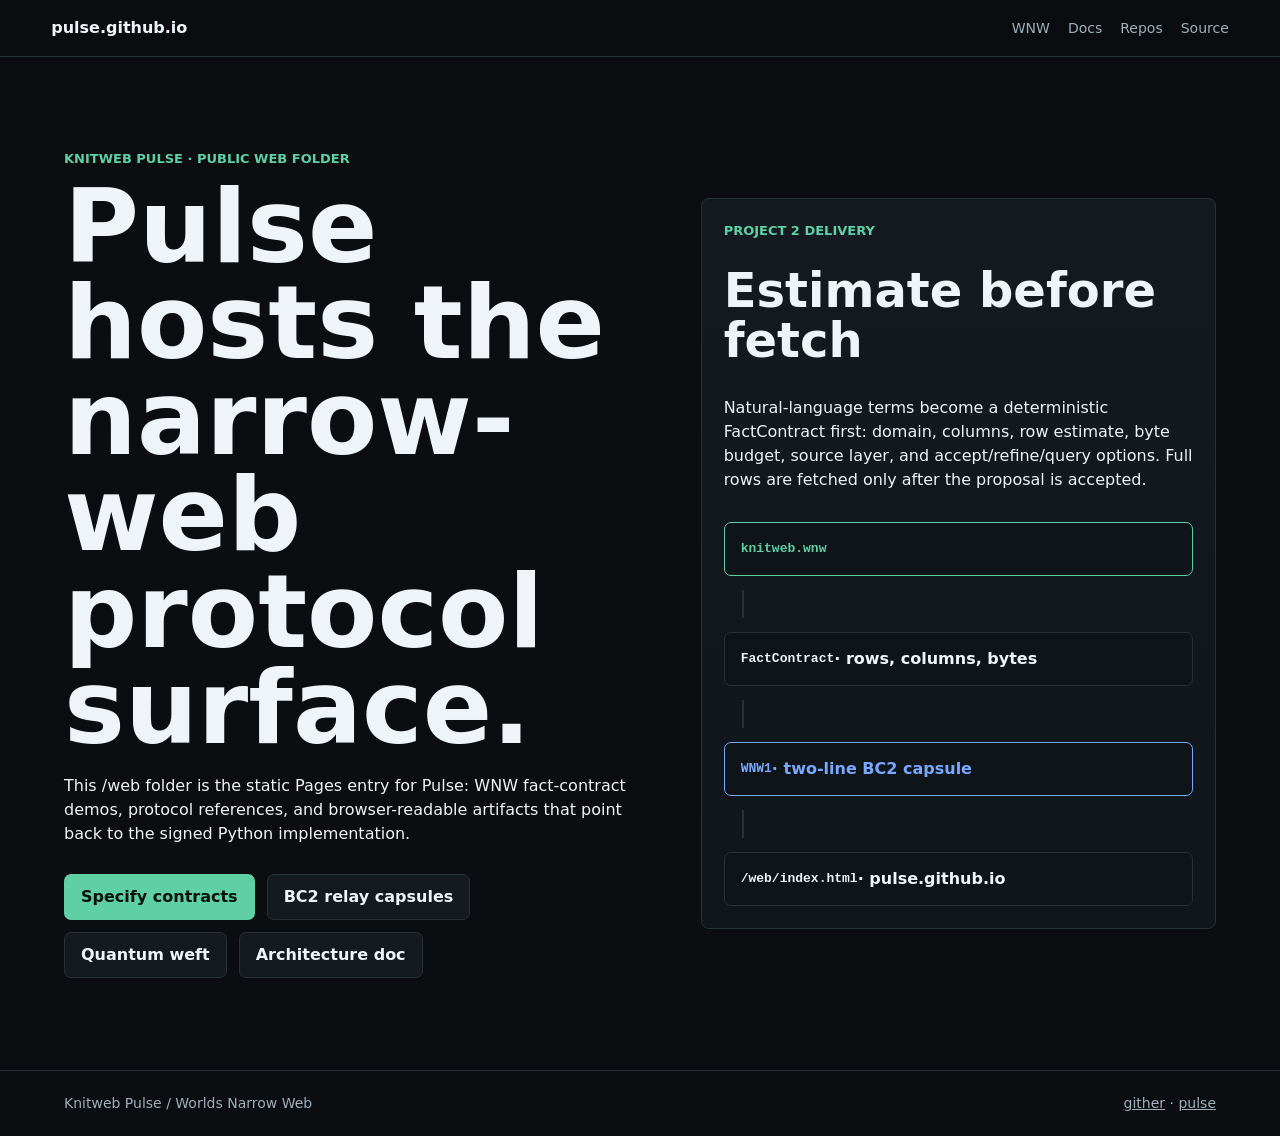
==== web/index.html @ db169eea "feat: add WNW fact contracts and pages root" ====
<!doctype html>
<html lang="en">
<head>
  <meta charset="utf-8">
  <meta name="viewport" content="width=device-width, initial-scale=1">
  <title>pulse.github.io · Knitweb Pulse</title>
  <meta name="description" content="Pulse GitHub Pages entry for Knitweb protocol, Worlds Narrow Web contracts, and static demos.">
  <link rel="stylesheet" href="styles.css">
</head>
<body>
  <header class="topbar">
    <a class="brand" href="index.html">pulse.github.io</a>
    <nav aria-label="Primary">
      <a href="worlds.html">WNW</a>
      <a href="docs/worlds-narrow-web.html">Docs</a>
      <a href="docs/repository-graph.html">Repos</a>
      <a href="https://github.com/Knitweb/pulse">Source</a>
    </nav>
  </header>

  <main>
    <section class="hero">
      <div>
        <p class="eyebrow">Knitweb Pulse · public web folder</p>
        <h1>Pulse hosts the narrow-web protocol surface.</h1>
        <p class="hero-copy">
          This /web folder is the static Pages entry for Pulse: WNW fact-contract
          demos, protocol references, and browser-readable artifacts that point
          back to the signed Python implementation.
        </p>
        <div class="actions">
          <a class="button primary" href="worlds.html#specify">Specify contracts</a>
          <a class="button" href="worlds.html#relay">BC2 relay capsules</a>
          <a class="button" href="worlds.html#quantum-weft">Quantum weft</a>
          <a class="button" href="docs/worlds-narrow-web.html">Architecture doc</a>
        </div>
      </div>
      <div class="hero-system">
        <p class="eyebrow">Project 2 delivery</p>
        <h2>Estimate before fetch</h2>
        <p>
          Natural-language terms become a deterministic FactContract first:
          domain, columns, row estimate, byte budget, source layer, and
          accept/refine/query options. Full rows are fetched only after the
          proposal is accepted.
        </p>
        <div class="node core"><code>knitweb.wnw</code></div>
        <div class="rail" aria-hidden="true"></div>
        <div class="node"><code>FactContract</code> · rows, columns, bytes</div>
        <div class="rail" aria-hidden="true"></div>
        <div class="node accent"><code>WNW1</code> · two-line BC2 capsule</div>
        <div class="rail" aria-hidden="true"></div>
        <div class="node"><code>/web/index.html</code> · pulse.github.io</div>
      </div>
    </section>
  </main>

  <footer>
    <span>Knitweb Pulse / Worlds Narrow Web</span>
    <span><a href="https://knitweb.github.io/gither/" style="color:var(--muted)">gither</a> · <a href="https://github.com/Knitweb/pulse" style="color:var(--muted)">pulse</a></span>
  </footer>
</body>
</html>
---- web/styles.css ----
:root {
  color-scheme: dark;
  --bg: #0b0d10;
  --panel: #141a1f;
  --panel-2: #10161b;
  --ink: #eef4f8;
  --muted: #9fb0bb;
  --line: #26323a;
  --accent: #5fd0a5;
  --accent-2: #78a8ff;
  --warn: #f4c95d;
}

* {
  box-sizing: border-box;
}

body {
  margin: 0;
  background: var(--bg);
  color: var(--ink);
  font-family: Inter, ui-sans-serif, system-ui, -apple-system, BlinkMacSystemFont, "Segoe UI", sans-serif;
  line-height: 1.5;
}

a {
  color: inherit;
}

.topbar {
  position: sticky;
  top: 0;
  z-index: 10;
  display: flex;
  align-items: center;
  justify-content: space-between;
  gap: 24px;
  padding: 16px clamp(18px, 4vw, 54px);
  background: rgba(11, 13, 16, 0.88);
  border-bottom: 1px solid var(--line);
  backdrop-filter: blur(14px);
}

.brand {
  font-weight: 750;
  text-decoration: none;
}

nav {
  display: flex;
  gap: 18px;
  color: var(--muted);
  font-size: 14px;
}

nav a {
  text-decoration: none;
}

main {
  overflow: hidden;
}

.hero {
  min-height: calc(100vh - 64px);
  display: grid;
  grid-template-columns: minmax(0, 1fr) minmax(320px, 0.9fr);
  gap: clamp(28px, 5vw, 72px);
  align-items: center;
  padding: clamp(48px, 8vw, 92px) clamp(18px, 5vw, 72px);
  border-bottom: 1px solid var(--line);
}

.hero-copy {
  max-width: 760px;
}

.eyebrow {
  margin: 0 0 10px;
  color: var(--accent);
  font-size: 13px;
  font-weight: 700;
  letter-spacing: 0;
  text-transform: uppercase;
}

h1,
h2,
h3,
p {
  margin-top: 0;
}

h1 {
  margin-bottom: 18px;
  font-size: clamp(54px, 8vw, 104px);
  line-height: 0.94;
  letter-spacing: 0;
}

h2 {
  margin-bottom: 16px;
  font-size: clamp(30px, 4vw, 48px);
  line-height: 1.05;
  letter-spacing: 0;
}

h3 {
  margin-bottom: 10px;
  font-size: 18px;
}

.lede {
  max-width: 680px;
  color: var(--muted);
  font-size: clamp(18px, 2vw, 22px);
}

.actions {
  display: flex;
  flex-wrap: wrap;
  gap: 12px;
  margin-top: 28px;
}

.button {
  display: inline-flex;
  align-items: center;
  min-height: 42px;
  padding: 10px 16px;
  border: 1px solid var(--line);
  border-radius: 7px;
  background: var(--panel);
  color: var(--ink);
  text-decoration: none;
  font-weight: 650;
}

.button.primary {
  border-color: transparent;
  background: var(--accent);
  color: #06100c;
}

.hero-system {
  position: relative;
  display: grid;
  gap: 14px;
  padding: 22px;
  border: 1px solid var(--line);
  border-radius: 8px;
  background: linear-gradient(180deg, var(--panel), var(--panel-2));
}

.node {
  position: relative;
  min-height: 54px;
  display: flex;
  align-items: center;
  padding: 14px 16px;
  border: 1px solid var(--line);
  border-radius: 7px;
  background: #0f1419;
  font-weight: 700;
}

.node.core {
  border-color: var(--accent);
  color: var(--accent);
}

.node.accent {
  border-color: var(--accent-2);
  color: var(--accent-2);
}

.rail {
  width: 2px;
  height: 28px;
  margin-left: 18px;
  background: var(--line);
}

.band,
.split {
  padding: clamp(48px, 7vw, 84px) clamp(18px, 5vw, 72px);
  border-bottom: 1px solid var(--line);
}

.section-head {
  max-width: 780px;
  margin-bottom: 28px;
}

.grid,
.repo-grid {
  display: grid;
  grid-template-columns: repeat(3, minmax(0, 1fr));
  gap: 18px;
}

.repo-grid {
  grid-template-columns: repeat(4, minmax(0, 1fr));
}

article {
  min-height: 190px;
  padding: 22px;
  border: 1px solid var(--line);
  border-radius: 8px;
  background: var(--panel);
}

.repo-card {
  display: flex;
  flex-direction: column;
  gap: 12px;
}

.repo-card.highlight {
  border-color: var(--accent);
}

.repo-card a {
  margin-top: auto;
  color: var(--accent-2);
  font-size: 14px;
  overflow-wrap: anywhere;
  text-decoration: none;
}

.repo-role {
  color: var(--warn);
  font-size: 12px;
  font-weight: 750;
  text-transform: uppercase;
}

article p,
.split p,
.steps span {
  color: var(--muted);
}

.split {
  display: grid;
  grid-template-columns: minmax(0, 1fr) minmax(260px, 420px);
  gap: clamp(28px, 6vw, 82px);
  align-items: start;
}

.checks {
  display: grid;
  gap: 10px;
  margin: 0;
  padding: 0;
  list-style: none;
}

.checks li {
  padding: 14px 16px;
  border: 1px solid var(--line);
  border-radius: 7px;
  background: var(--panel);
}

.steps {
  display: grid;
  grid-template-columns: repeat(4, minmax(0, 1fr));
  gap: 14px;
  margin: 0;
  padding: 0;
  list-style: none;
}

.steps li {
  display: grid;
  gap: 8px;
  min-height: 160px;
  padding: 20px;
  border: 1px solid var(--line);
  border-radius: 8px;
  background: var(--panel);
}

footer {
  display: flex;
  justify-content: space-between;
  gap: 18px;
  padding: 22px clamp(18px, 5vw, 72px);
  color: var(--muted);
  font-size: 14px;
}

@media (max-width: 820px) {
  .topbar,
  footer {
    align-items: flex-start;
    flex-direction: column;
  }

  .hero,
  .split,
  .grid,
  .repo-grid,
  .steps {
    grid-template-columns: 1fr;
  }

  .hero {
    min-height: auto;
  }
}
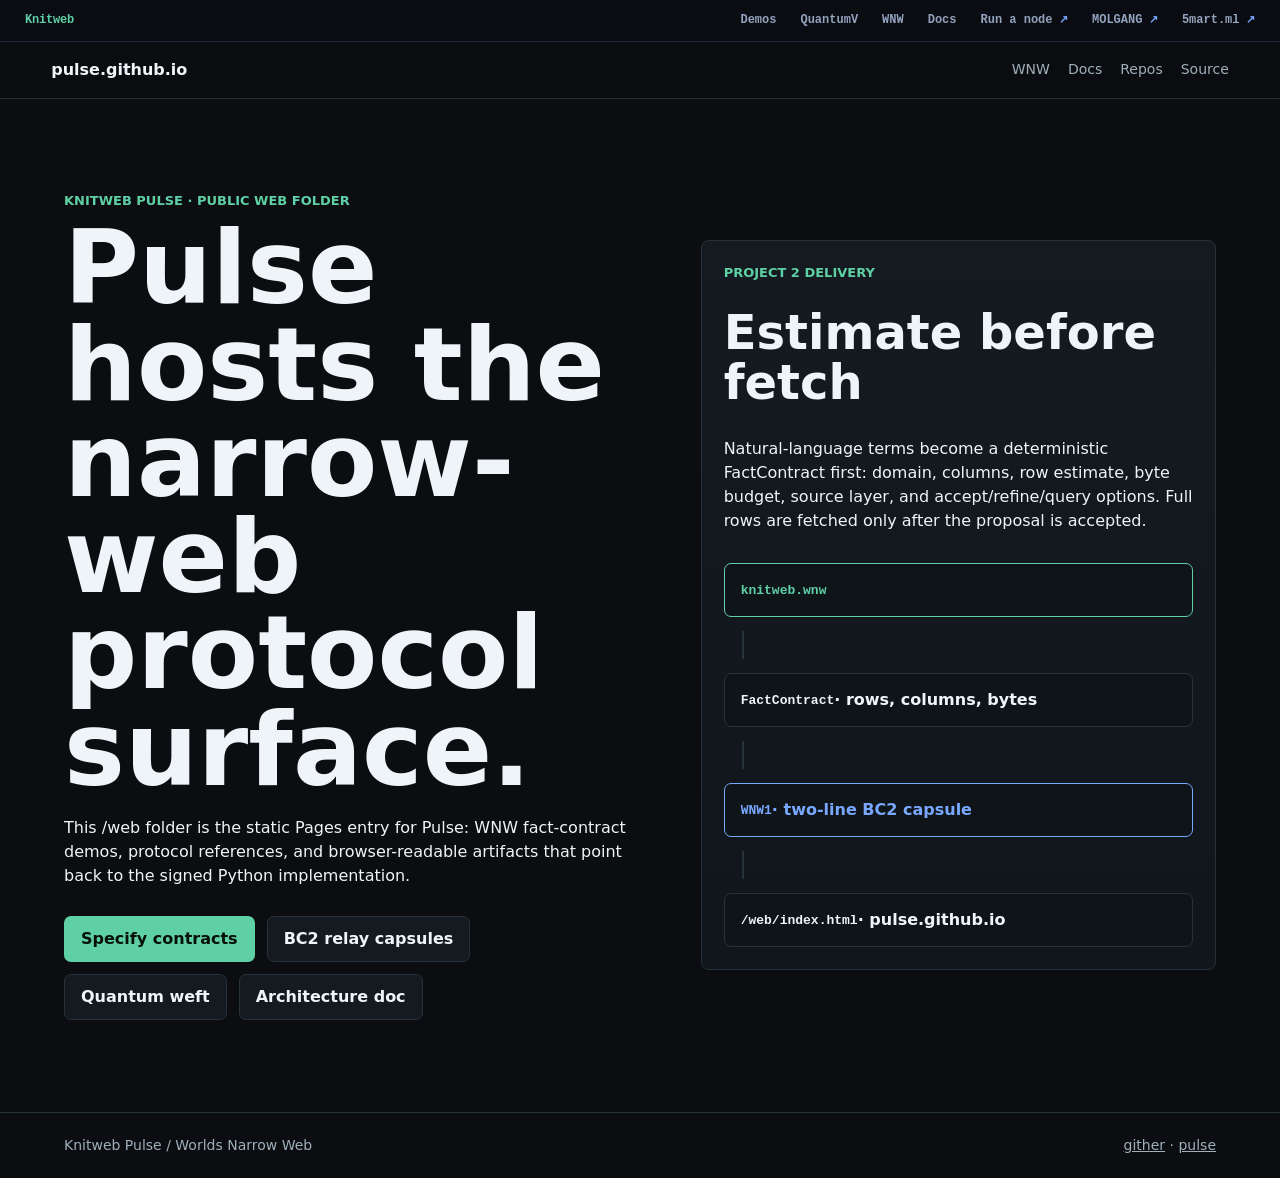
==== commit c04d49d4: "feat(web): shared cross-host hop-menu in /web (5mart.ml/wnw in sync) Drops the same portable nav.js " ====
--- a/web/index.html
+++ b/web/index.html
@@ -59,5 +59,6 @@
     <span>Knitweb Pulse / Worlds Narrow Web</span>
     <span><a href="https://knitweb.github.io/gither/" style="color:var(--muted)">gither</a> · <a href="https://github.com/Knitweb/pulse" style="color:var(--muted)">pulse</a></span>
   </footer>
+  <script src="nav.js" defer></script>
 </body>
 </html>
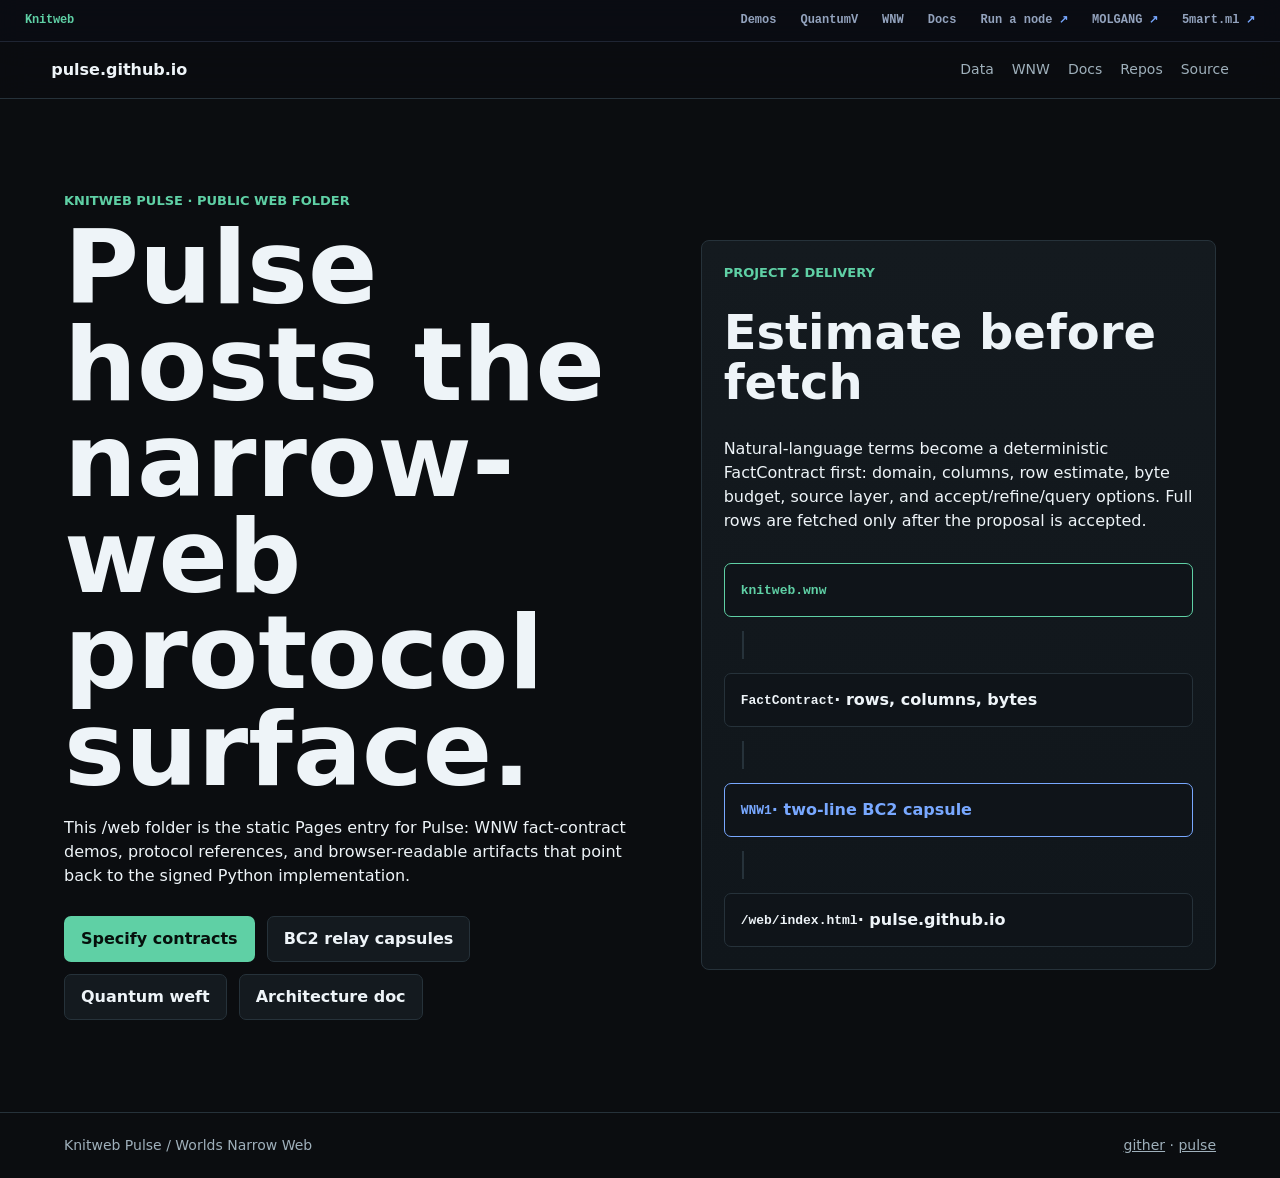
==== commit be35a238: "Solid data-vault seam: PodBridge/PodVault, webid-link, /web/data explainer Pod-first, fabric-second," ====
--- a/web/index.html
+++ b/web/index.html
@@ -11,6 +11,7 @@
   <header class="topbar">
     <a class="brand" href="index.html">pulse.github.io</a>
     <nav aria-label="Primary">
+      <a href="data.html">Data</a>
       <a href="worlds.html">WNW</a>
       <a href="docs/worlds-narrow-web.html">Docs</a>
       <a href="docs/repository-graph.html">Repos</a>
